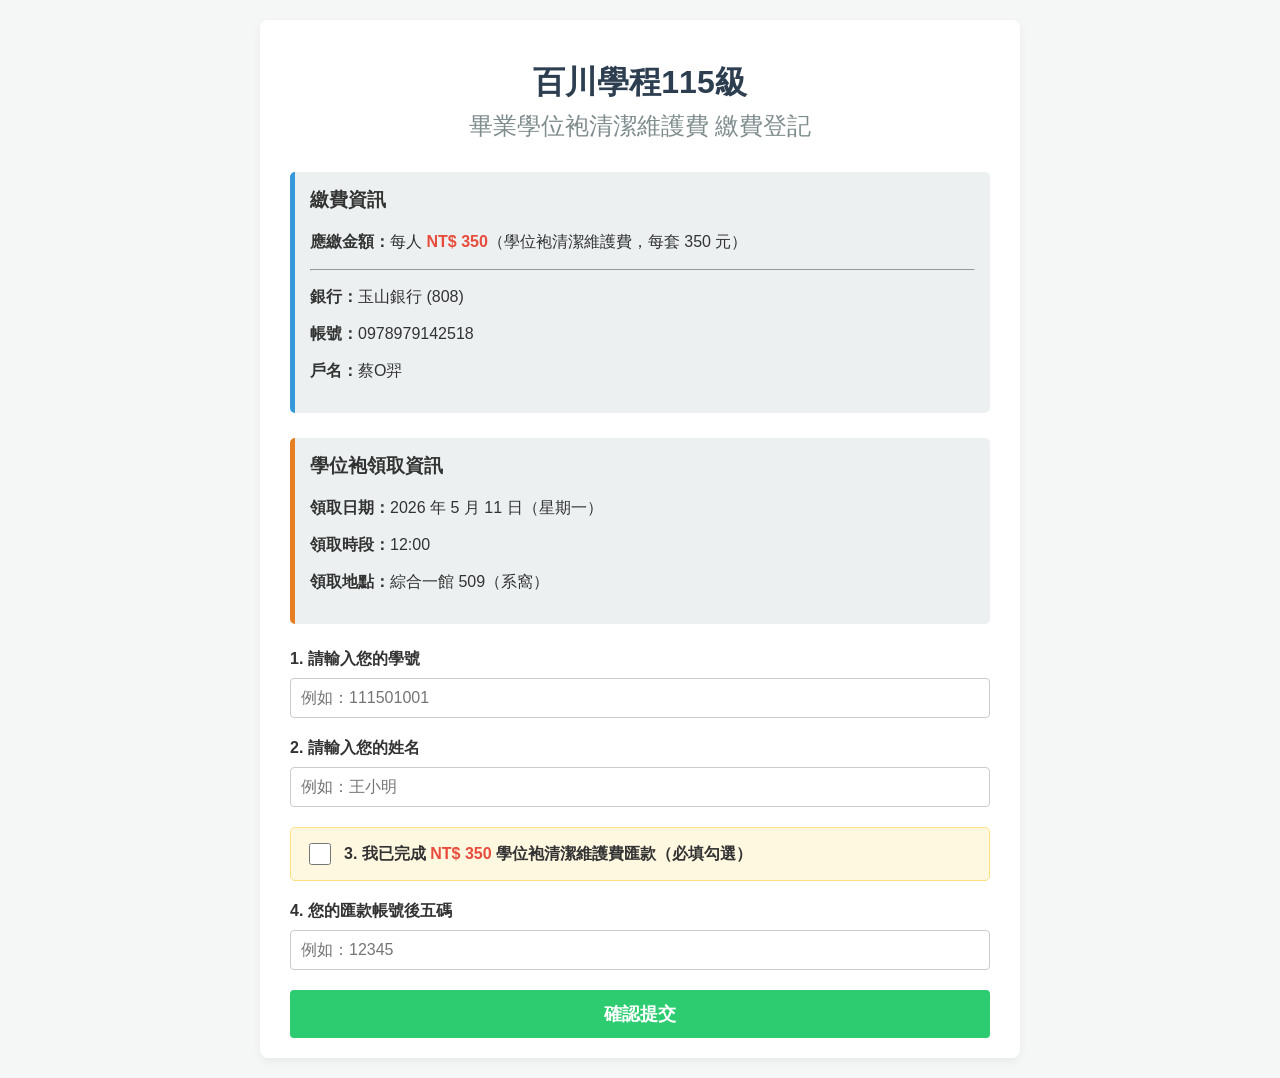
==== index.html @ 94de627b "feat: graduation gown cleaning fee registration form Repurpose the legacy photo-shoot form into a NT" ====
<!DOCTYPE html>
<html lang="zh-Hant">
<head>
    <meta charset="UTF-8">
    <meta name="viewport" content="width=device-width, initial-scale=1.0">
    <title>百川學程115級 畢業學位袍清潔維護費登記</title>
    <link rel="stylesheet" href="styles.css">
</head>
<body>
    <div class="container">
        <h1>百川學程115級</h1>
        <h2>畢業學位袍清潔維護費 繳費登記</h2>

        <div class="info-box">
            <h3>繳費資訊</h3>
            <p><strong>應繳金額：</strong>每人 <span class="highlight">NT$ 350</span>（學位袍清潔維護費，每套 350 元）</p>
            <hr>
            <p><strong>銀行：</strong>玉山銀行 (808)</p>
            <p><strong>帳號：</strong>0978979142518</p>
            <p><strong>戶名：</strong>蔡O羿</p>
        </div>

        <div class="info-box" style="border-left-color:#e67e22;">
            <h3>學位袍領取資訊</h3>
            <p><strong>領取日期：</strong>2026 年 5 月 11 日（星期一）</p>
            <p><strong>領取時段：</strong>12:00</p>
            <p><strong>領取地點：</strong>綜合一館 509（系窩）</p>
        </div>

        <!--
            重要！請將 action 的網址替換成您部署後的 Google Apps Script 網址
        -->
        <form id="mainForm"
              action="https://script.google.com/macros/s/REPLACE_WITH_YOUR_NEW_DEPLOYMENT_ID/exec"
              method="POST">

            <div class="form-group">
                <label for="studentId">1. 請輸入您的學號</label>
                <input type="text" id="studentId" name="studentId" required placeholder="例如：111501001">
            </div>

            <div class="form-group">
                <label for="studentName">2. 請輸入您的姓名</label>
                <input type="text" id="studentName" name="studentName" required placeholder="例如：王小明">
            </div>

            <div class="form-group">
                <label class="checkbox-label" for="paid">
                    <input type="checkbox" id="paid" name="paid" value="yes" required>
                    <span>3. 我已完成 <span class="highlight">NT$ 350</span> 學位袍清潔維護費匯款（必填勾選）</span>
                </label>
            </div>

            <div class="form-group">
                <label for="last5">4. 您的匯款帳號後五碼</label>
                <input type="text" id="last5" name="last5" required pattern="\d{5,6}" title="請輸入 5 或 6 位數字" placeholder="例如：12345" inputmode="numeric">
            </div>

            <button type="submit" id="submitBtn">確認提交</button>
        </form>
    </div>

    <script src="javascript.js"></script>
</body>
</html>
---- styles.css ----
body {
    font-family: -apple-system, BlinkMacSystemFont, 'Segoe UI', Roboto, 'Helvetica Neue', Arial, 'Noto Sans TC', sans-serif;
    background-color: #f4f7f6;
    margin: 0;
    padding: 20px;
    color: #333;
}
.container {
    max-width: 700px;
    margin: 0 auto;
    background-color: #fff;
    padding: 20px 30px;
    border-radius: 8px;
    box-shadow: 0 4px 10px rgba(0,0,0,0.05);
}
h1, h2 {
    text-align: center;
    color: #2c3e50;
}
h1 { margin-bottom: 5px; }
h2 {
    margin-top: 0;
    font-weight: 400;
    color: #7f8c8d;
    margin-bottom: 30px;
}
.info-box {
    background-color: #ecf0f1;
    border-radius: 5px;
    padding: 15px;
    margin-bottom: 25px;
    border-left: 5px solid #3498db;
}
.info-box h3 { margin-top: 0; }
.form-group { margin-bottom: 20px; }
label {
    display: block;
    margin-bottom: 8px;
    font-weight: 600;
    font-size: 16px;
}
input[type="text"], input[type="datetime-local"] {
    width: 100%;
    padding: 10px;
    border: 1px solid #ccc;
    border-radius: 4px;
    box-sizing: border-box;
    font-size: 16px;
}
input[type="file"] { width: 100%; font-size: 14px; }
.time-slots-grid {
    display: grid;
    grid-template-columns: repeat(auto-fill, minmax(150px, 1fr));
    gap: 10px;
}
.time-slot-item {
    display: flex;
    align-items: center;
    padding: 5px;
    border-radius: 4px;
    transition: background-color 0.2s;
}
.time-slot-item:hover {
    background-color: #f0f0f0;
}
.time-slot-item input {
    margin-right: 8px;
}
button[type="submit"] {
    width: 100%;
    padding: 12px;
    background-color: #2ecc71;
    color: white;
    border: none;
    border-radius: 4px;
    cursor: pointer;
    font-size: 18px;
    font-weight: 600;
    transition: background-color 0.3s;
}
button[type="submit"]:hover { background-color: #27ae60; }
button[type="submit"]:disabled { background-color: #95a5a6; cursor: not-allowed; }
.highlight { color: #e74c3c; font-weight: bold; }

.checkbox-label {
    display: flex;
    align-items: center;
    gap: 10px;
    background-color: #fff8e1;
    border: 1px solid #ffe082;
    border-radius: 5px;
    padding: 12px 14px;
    cursor: pointer;
    font-size: 16px;
    line-height: 1.45;
}
.checkbox-label input[type="checkbox"] {
    width: 22px;
    height: 22px;
    flex-shrink: 0;
    accent-color: #2ecc71;
    cursor: pointer;
}
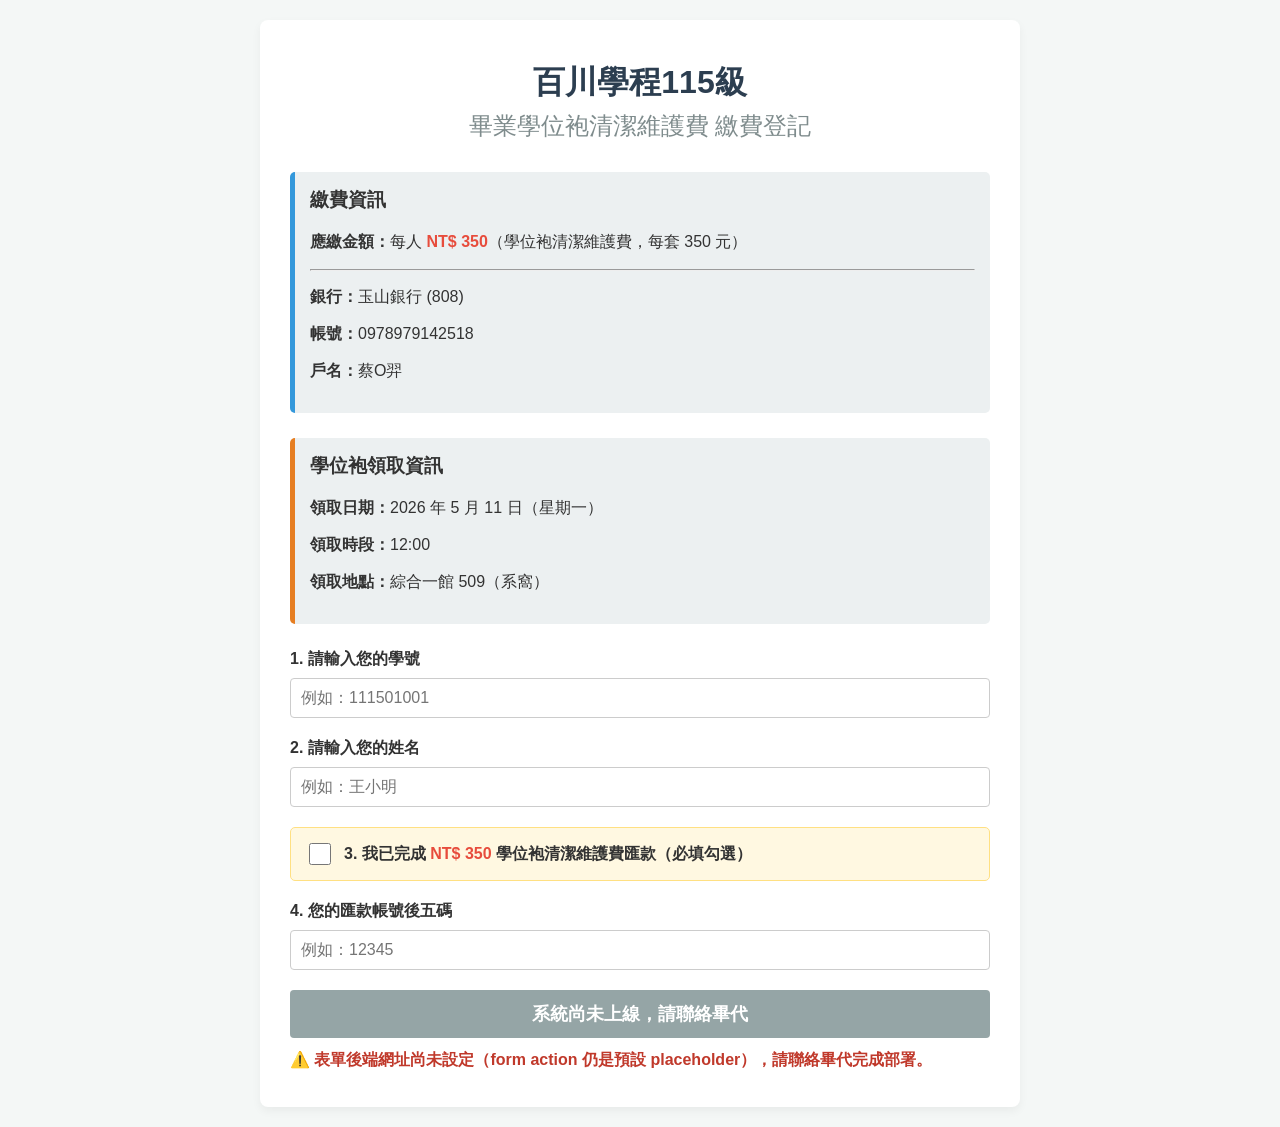
==== commit fe0b08f9: "hardening: redirect, lock, placeholder guard, honeypot, log masking - gas/Code.gs: replace iframe-tr" ====
--- a/index.html
+++ b/index.html
@@ -56,6 +56,12 @@
                 <input type="text" id="last5" name="last5" required pattern="\d{5,6}" title="請輸入 5 或 6 位數字" placeholder="例如：12345" inputmode="numeric">
             </div>
 
+            <!-- Honeypot：人類看不到，bot 才會填。後端見此欄位有值就直接丟掉。 -->
+            <div class="hp-field" aria-hidden="true">
+                <label for="website">Website</label>
+                <input type="text" id="website" name="website" tabindex="-1" autocomplete="off">
+            </div>
+
             <button type="submit" id="submitBtn">確認提交</button>
         </form>
     </div>
--- a/styles.css
+++ b/styles.css
@@ -39,32 +39,13 @@
     font-weight: 600;
     font-size: 16px;
 }
-input[type="text"], input[type="datetime-local"] {
+input[type="text"] {
     width: 100%;
     padding: 10px;
     border: 1px solid #ccc;
     border-radius: 4px;
     box-sizing: border-box;
     font-size: 16px;
-}
-input[type="file"] { width: 100%; font-size: 14px; }
-.time-slots-grid {
-    display: grid;
-    grid-template-columns: repeat(auto-fill, minmax(150px, 1fr));
-    gap: 10px;
-}
-.time-slot-item {
-    display: flex;
-    align-items: center;
-    padding: 5px;
-    border-radius: 4px;
-    transition: background-color 0.2s;
-}
-.time-slot-item:hover {
-    background-color: #f0f0f0;
-}
-.time-slot-item input {
-    margin-right: 8px;
 }
 button[type="submit"] {
     width: 100%;
@@ -101,3 +82,13 @@
     accent-color: #2ecc71;
     cursor: pointer;
 }
+
+/* Honeypot — 人類看不到、bot 看得到的欄位 */
+.hp-field {
+    position: absolute !important;
+    left: -10000px !important;
+    top: auto !important;
+    width: 1px !important;
+    height: 1px !important;
+    overflow: hidden !important;
+}
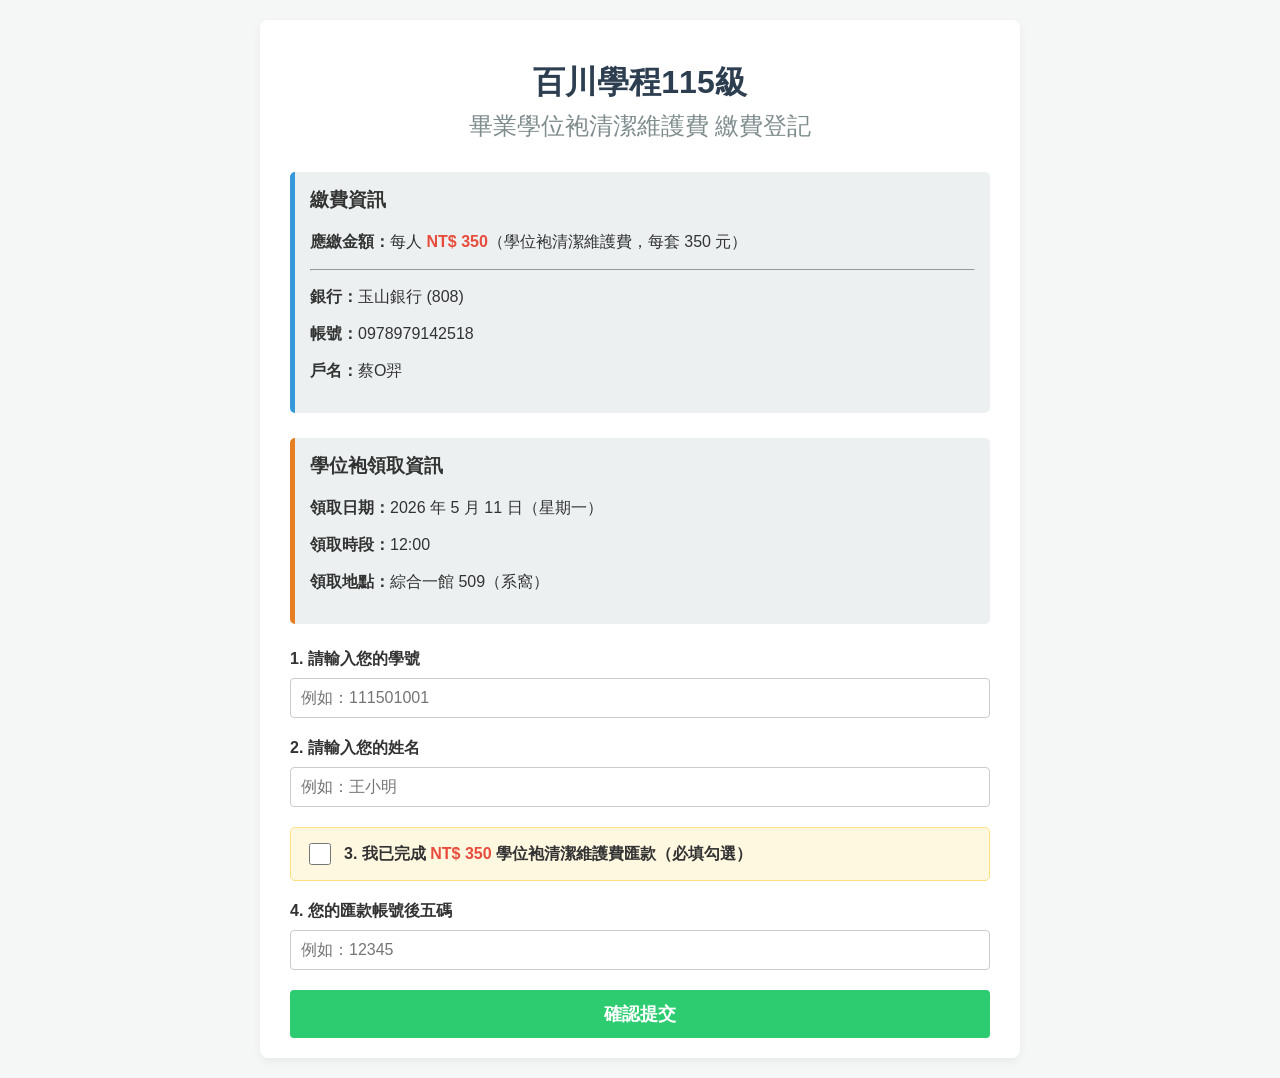
==== commit a1384b24: "config: wire form action to deployed Apps Script endpoint Replace the REPLACE_WITH_YOUR_NEW_DEPLOYME" ====
--- a/index.html
+++ b/index.html
@@ -31,7 +31,7 @@
             重要！請將 action 的網址替換成您部署後的 Google Apps Script 網址
         -->
         <form id="mainForm"
-              action="https://script.google.com/macros/s/REPLACE_WITH_YOUR_NEW_DEPLOYMENT_ID/exec"
+              action="https://script.google.com/macros/s/AKfycbw3j5LSh6dbzzuwyWTUE03Hu9-cDCGuURZgUPLRzRgYLuJlx7t_K3uQC9MKP4KvE69BJQ/exec"
               method="POST">
 
             <div class="form-group">
